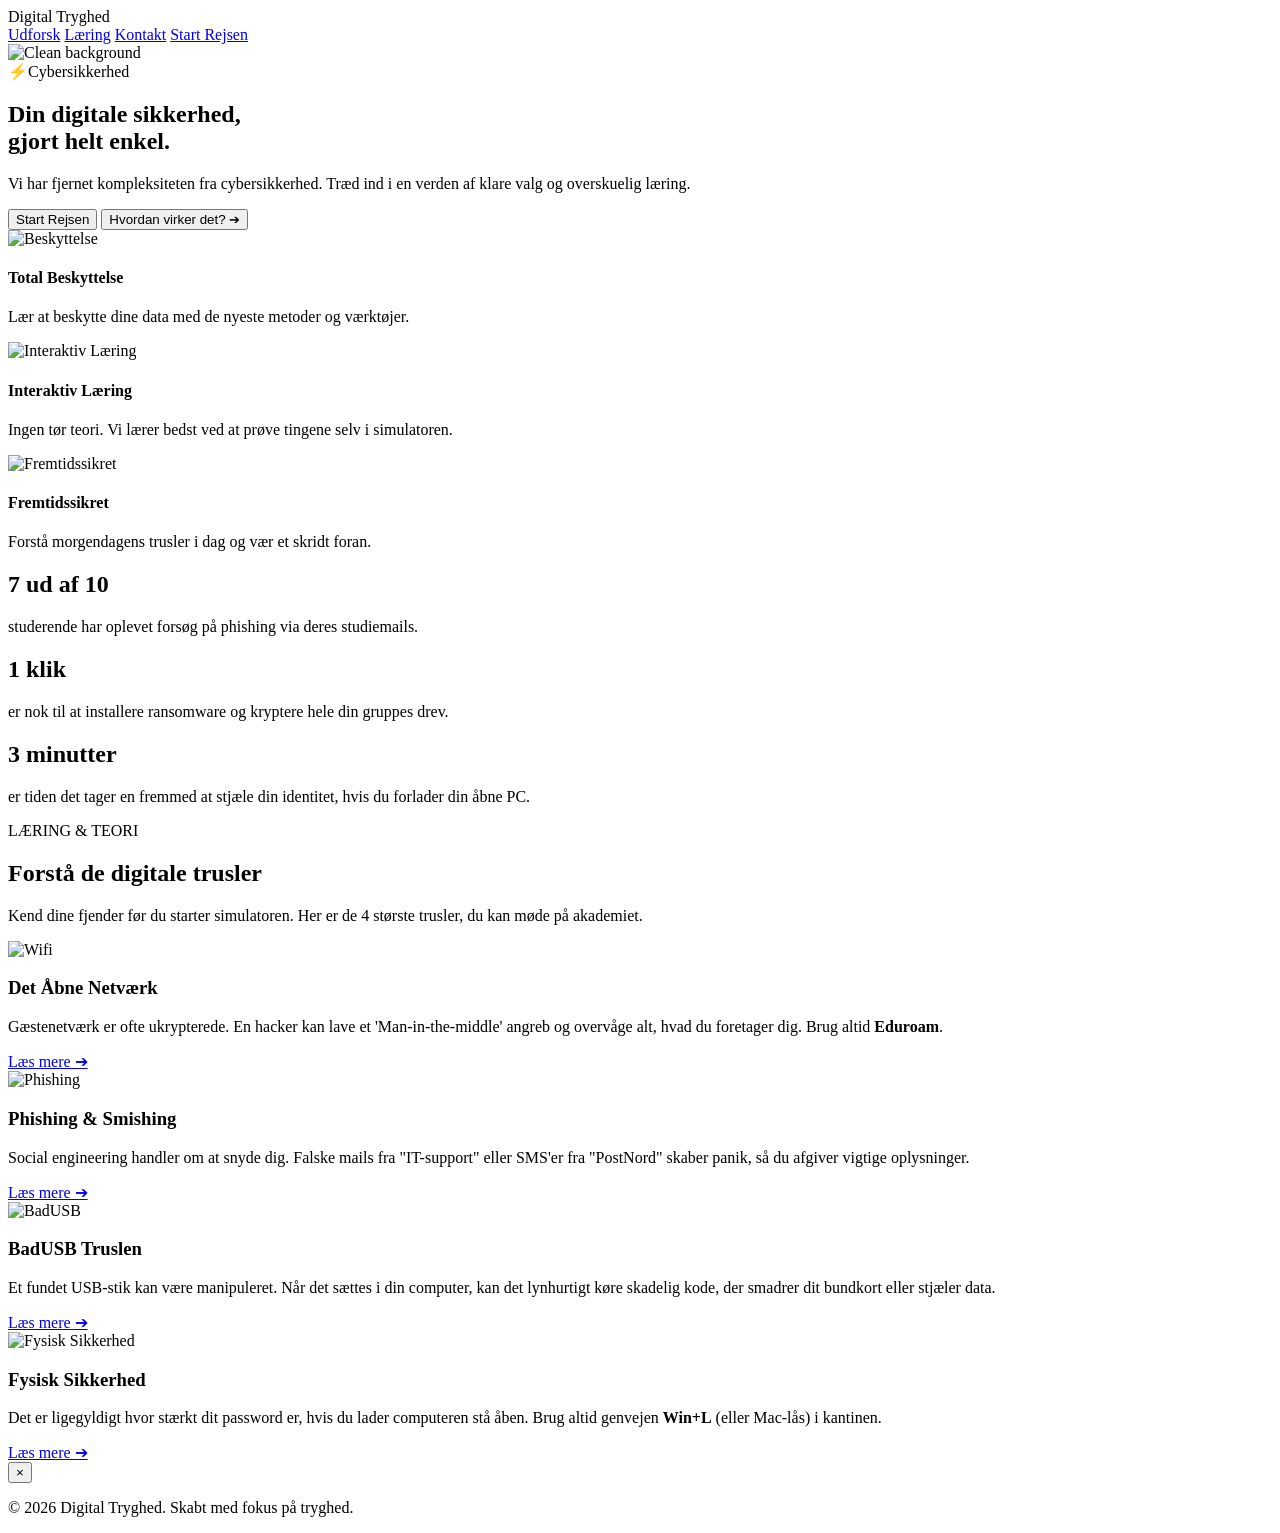
==== index.html @ dd698433 "forside" ====
<!DOCTYPE html>
<html lang="da">

<head>
    <meta charset="UTF-8">
    <meta name="viewport" content="width=device-width, initial-scale=1.0">
    <title>Digital Tryghed | Den sikre vej</title>

    <!-- Fonts -->
    <link rel="preconnect" href="https://fonts.googleapis.com">
    <link rel="preconnect" href="https://fonts.gstatic.com" crossorigin>
    <link href="https://fonts.googleapis.com/css2?family=Inter:wght@300;400;600;800&display=swap" rel="stylesheet">

    <link rel="stylesheet" href="style.css">
    <script src="script.js" defer></script>
</head>

<body>
    <nav class="v3-nav">
        <div class="logo">
            <div class="logo-dot"></div>
            <span>Digital Tryghed</span>
        </div>
        <div class="nav-links">
            <a href="index.html#udforsk">Udforsk</a>
            <a href="learning.html">Læring</a>
            <a href="contact.html">Kontakt</a>
            <a href="#" class="nav-cta">Start Rejsen</a>
        </div>
    </nav>

    <main>
        <section class="hero-v3">
            <div class="hero-bg-container">
                <img src="assets/hero-bg.jpg" alt="Clean background">
            </div>

            <div class="hero-card">
                <div class="tag">⚡Cybersikkerhed</div>
                <h1>Din digitale sikkerhed, <br><span>gjort helt enkel.</span></h1>
                <p>Vi har fjernet kompleksiteten fra cybersikkerhed. Træd ind i en verden af klare valg og overskuelig
                    læring.</p>
                <div class="cta-group">
                    <button class="btn-main">Start Rejsen</button>
                    <button class="btn-link">Hvordan virker det? ➔</button>
                </div>
            </div>
        </section>

        <section class="info-sections container">
            <div class="info-card">
                <div class="card-icon blue"><img src="assets/shield.png" alt="Beskyttelse"></div>
                <h4>Total Beskyttelse</h4>
                <p>Lær at beskytte dine data med de nyeste metoder og værktøjer.</p>
            </div>
            <div class="info-card">
                <div class="card-icon teal"><img src="assets/graduation_cap_transparent.png" alt="Interaktiv Læring">
                </div>
                <h4>Interaktiv Læring</h4>
                <p>Ingen tør teori. Vi lærer bedst ved at prøve tingene selv i simulatoren.</p>
            </div>
            <div class="info-card">
                <div class="card-icon purple"><img src="assets/raket_transparent.png" alt="Fremtidssikret"></div>
                <h4>Fremtidssikret</h4>
                <p>Forstå morgendagens trusler i dag og vær et skridt foran.</p>
            </div>
        </section>

        <!-- UDFORSK SEKTION -->
        <section id="udforsk" class="stats-section">
            <div class="container">
                <div class="stats-grid">
                    <div class="stat-box">
                        <h2>7 ud af 10</h2>
                        <p>studerende har oplevet forsøg på phishing via deres studiemails.</p>
                    </div>
                    <div class="stat-box">
                        <h2>1 klik</h2>
                        <p>er nok til at installere ransomware og kryptere hele din gruppes drev.</p>
                    </div>
                    <div class="stat-box">
                        <h2>3 minutter</h2>
                        <p>er tiden det tager en fremmed at stjæle din identitet, hvis du forlader din åbne PC.</p>
                    </div>
                </div>
            </div>
        </section>

        <!-- LÆRING SEKTION -->
        <section id="features" class="learning-section">
            <div class="container">
                <div class="section-header">
                    <div class="tag">LÆRING & TEORI</div>
                    <h2>Forstå de digitale trusler</h2>
                    <p>Kend dine fjender før du starter simulatoren. Her er de 4 største trusler, du kan møde på
                        akademiet.</p>
                </div>
                <div class="features-grid">
                    <div class="feature-card">
                        <div class="feature-icon"><img src="assets/wifi_transparent.png" alt="Wifi"></div>
                        <h3>Det Åbne Netværk</h3>
                        <p>Gæstenetværk er ofte ukrypterede. En hacker kan lave et 'Man-in-the-middle' angreb og
                            overvåge alt, hvad du foretager dig. Brug altid <strong>Eduroam</strong>.</p>
                        <a href="learning.html#wifi" class="read-more">Læs mere ➔</a>
                    </div>
                    <div class="feature-card">
                        <div class="feature-icon"><img src="assets/phishing2_transparent.png" alt="Phishing"></div>
                        <h3>Phishing & Smishing</h3>
                        <p>Social engineering handler om at snyde dig. Falske mails fra "IT-support" eller SMS'er fra
                            "PostNord" skaber panik, så du afgiver vigtige oplysninger.</p>
                        <a href="learning.html#phishing" class="read-more">Læs mere ➔</a>
                    </div>
                    <div class="feature-card">
                        <div class="feature-icon"><img src="assets/usb_transparent.png" alt="BadUSB"></div>
                        <h3>BadUSB Truslen</h3>
                        <p>Et fundet USB-stik kan være manipuleret. Når det sættes i din computer, kan det lynhurtigt
                            køre skadelig kode, der smadrer dit bundkort eller stjæler data.</p>
                        <a href="learning.html#badusb" class="read-more">Læs mere ➔</a>
                    </div>
                    <div class="feature-card">
                        <div class="feature-icon"><img src="assets/lock_transparent.png" alt="Fysisk Sikkerhed"></div>
                        <h3>Fysisk Sikkerhed</h3>
                        <p>Det er ligegyldigt hvor stærkt dit password er, hvis du lader computeren stå åben. Brug altid
                            genvejen <strong>Win+L</strong> (eller Mac-lås) i kantinen.</p>
                        <a href="learning.html#physical" class="read-more">Læs mere ➔</a>
                    </div>
                </div>
            </div>
        </section>

        <div id="game-overlay" class="game-overlay hidden">
            <div class="game-window">
                <button id="close-game" class="close-btn">&times;</button>
                <div id="game-content" class="game-content">
                    <div id="scene-image" class="scene-image"></div>
                    <div id="scene-text" class="scene-text"></div>
                    <div id="choices-container" class="choices-container"></div>
                </div>
            </div>
        </div>
    </main>

    <footer class="v3-footer">
        <div class="container">
            <p>&copy; 2026 Digital Tryghed. Skabt med fokus på tryghed.</p>
        </div>
    </footer>

</body>

</html>
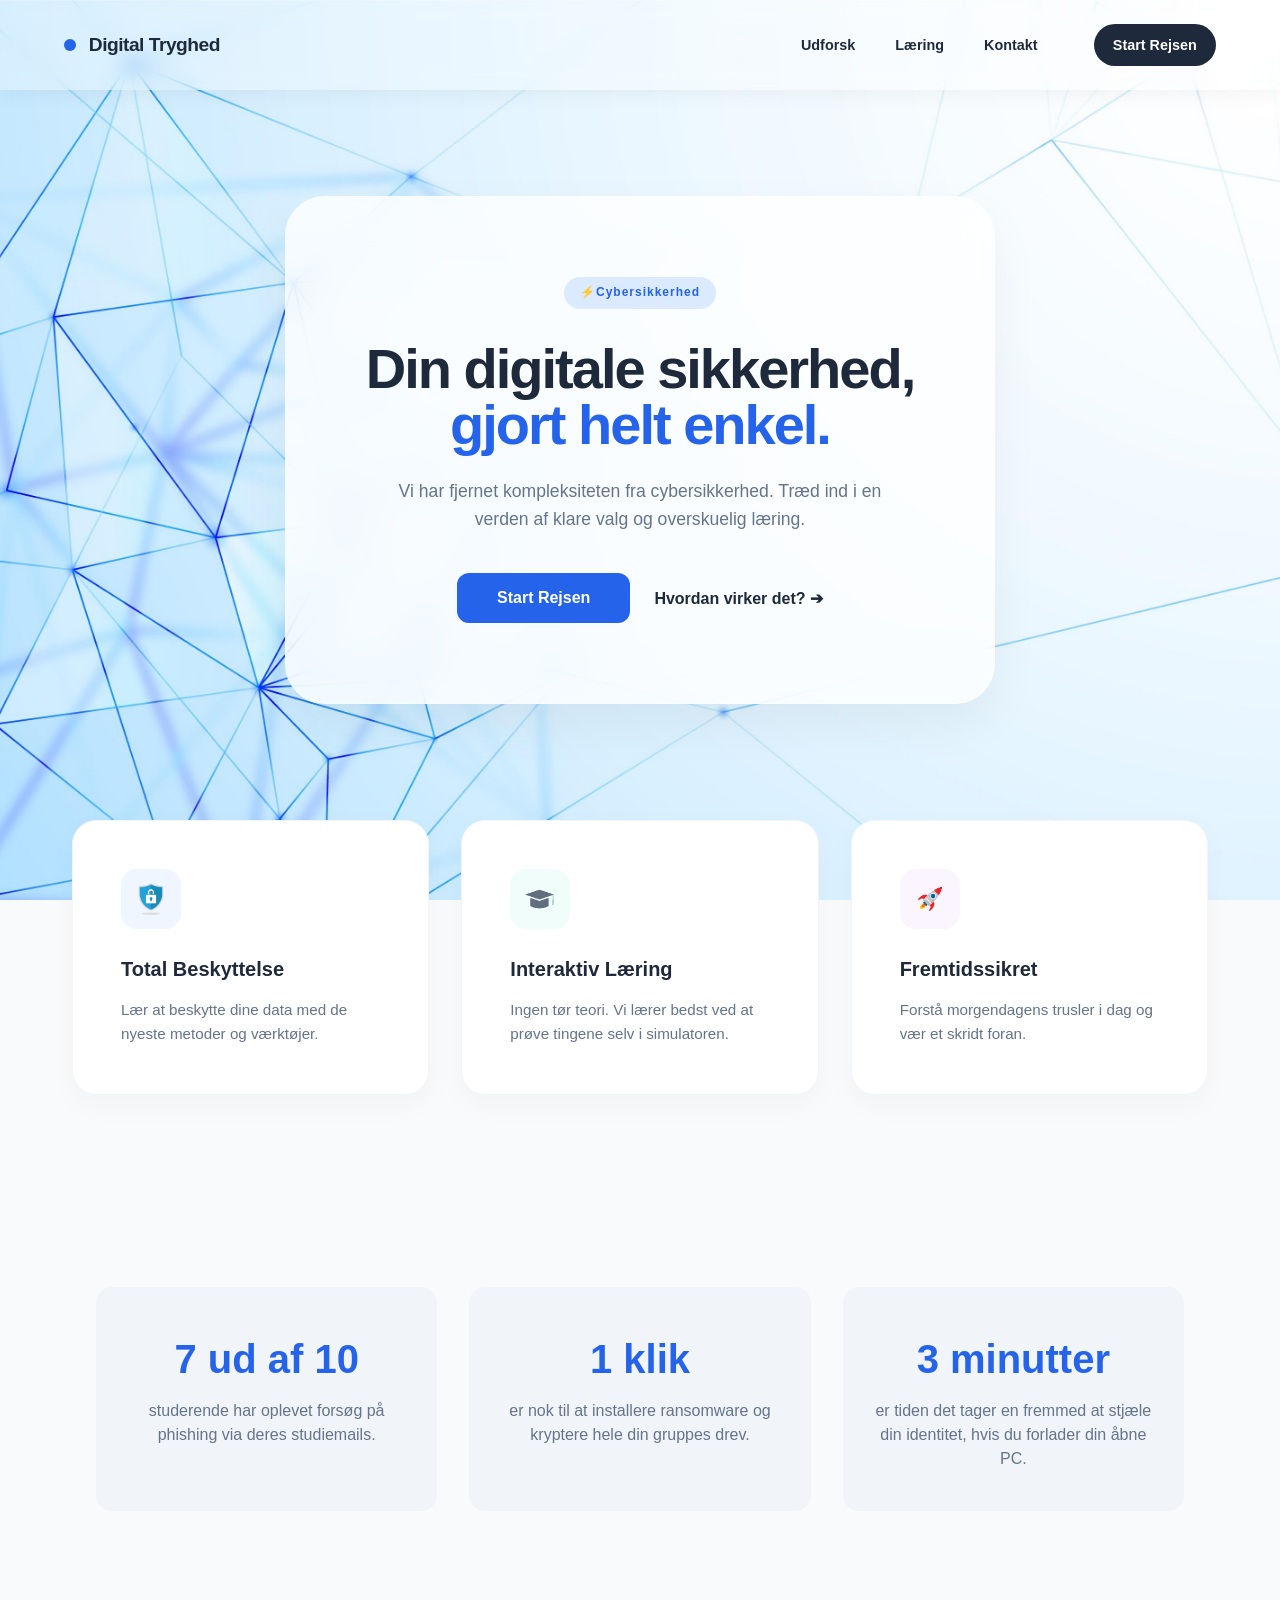
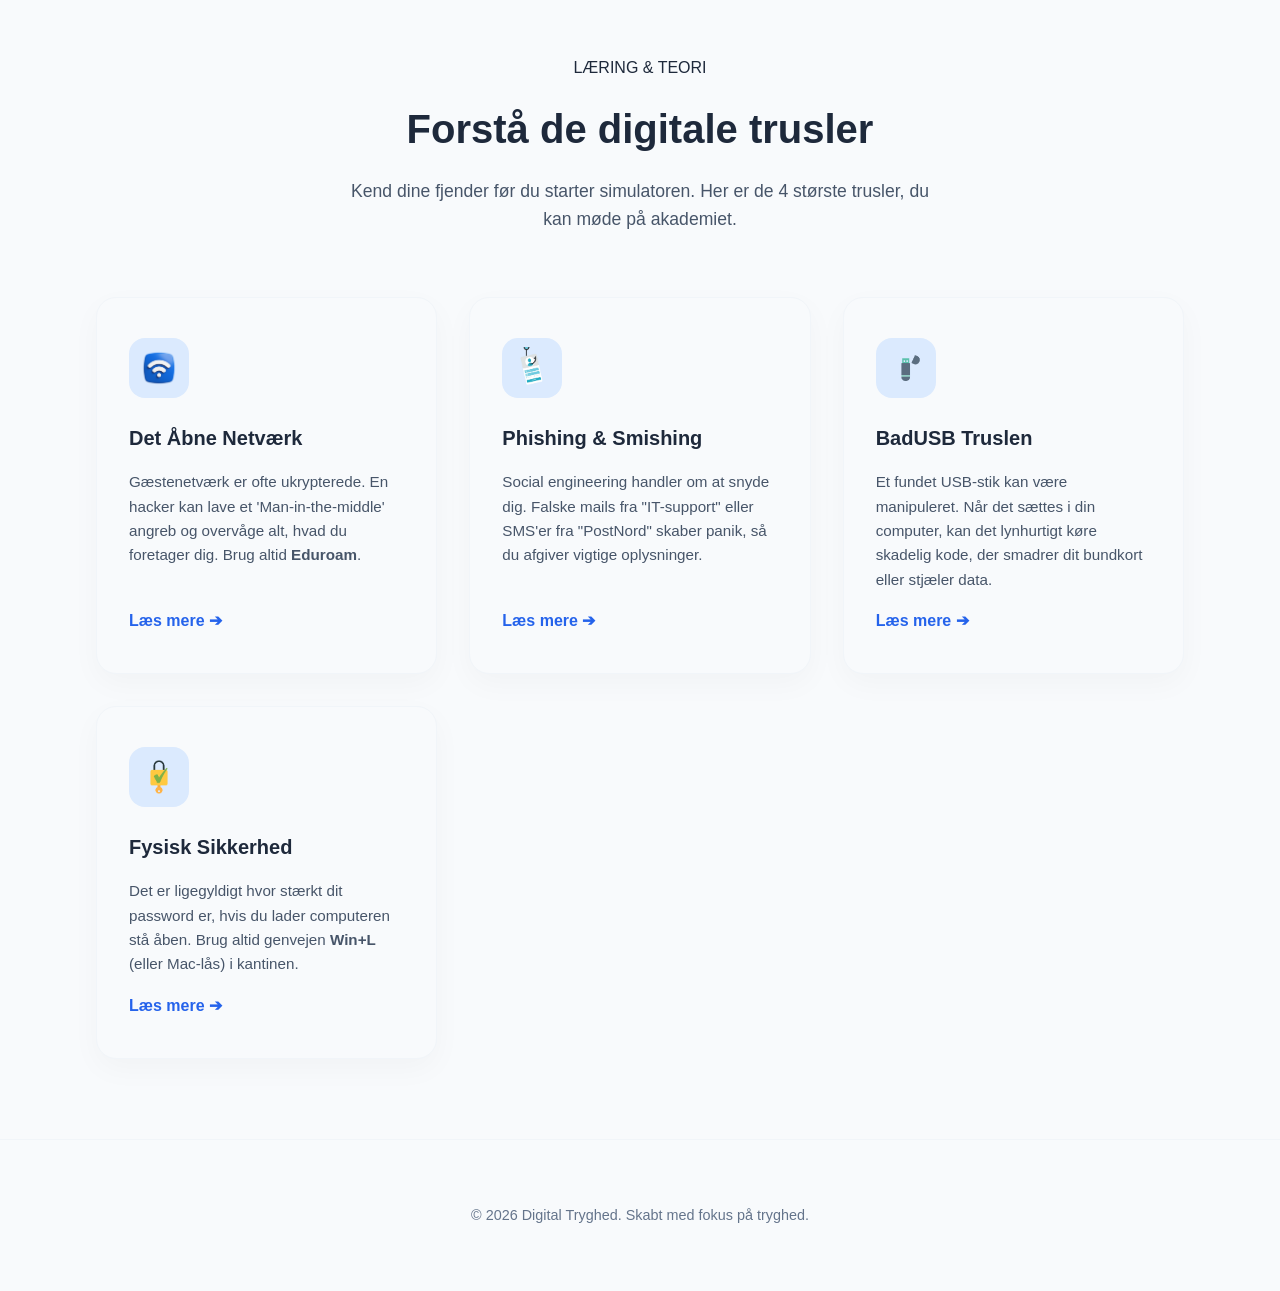
==== commit 1c5a49c6: "letsgoo" ====
--- a/index.html
+++ b/index.html
@@ -11,8 +11,8 @@
     <link rel="preconnect" href="https://fonts.gstatic.com" crossorigin>
     <link href="https://fonts.googleapis.com/css2?family=Inter:wght@300;400;600;800&display=swap" rel="stylesheet">
 
-    <link rel="stylesheet" href="style.css">
-    <script src="script.js" defer></script>
+    <link rel="stylesheet" href="css/style.css">
+    <script src="js/script.js" defer></script>
 </head>
 
 <body>
@@ -32,7 +32,7 @@
     <main>
         <section class="hero-v3">
             <div class="hero-bg-container">
-                <img src="assets/hero-bg.jpg" alt="Clean background">
+                <img src="images/hero-bg.jpg" alt="Clean background">
             </div>
 
             <div class="hero-card">
@@ -49,18 +49,18 @@
 
         <section class="info-sections container">
             <div class="info-card">
-                <div class="card-icon blue"><img src="assets/shield.png" alt="Beskyttelse"></div>
+                <div class="card-icon blue"><img src="images/shield.png" alt="Beskyttelse"></div>
                 <h4>Total Beskyttelse</h4>
                 <p>Lær at beskytte dine data med de nyeste metoder og værktøjer.</p>
             </div>
             <div class="info-card">
-                <div class="card-icon teal"><img src="assets/graduation_cap_transparent.png" alt="Interaktiv Læring">
+                <div class="card-icon teal"><img src="images/graduation_cap_transparent.png" alt="Interaktiv Læring">
                 </div>
                 <h4>Interaktiv Læring</h4>
                 <p>Ingen tør teori. Vi lærer bedst ved at prøve tingene selv i simulatoren.</p>
             </div>
             <div class="info-card">
-                <div class="card-icon purple"><img src="assets/raket_transparent.png" alt="Fremtidssikret"></div>
+                <div class="card-icon purple"><img src="images/raket_transparent.png" alt="Fremtidssikret"></div>
                 <h4>Fremtidssikret</h4>
                 <p>Forstå morgendagens trusler i dag og vær et skridt foran.</p>
             </div>
@@ -97,28 +97,28 @@
                 </div>
                 <div class="features-grid">
                     <div class="feature-card">
-                        <div class="feature-icon"><img src="assets/wifi_transparent.png" alt="Wifi"></div>
+                        <div class="feature-icon"><img src="images/wifi_transparent.png" alt="Wifi"></div>
                         <h3>Det Åbne Netværk</h3>
                         <p>Gæstenetværk er ofte ukrypterede. En hacker kan lave et 'Man-in-the-middle' angreb og
                             overvåge alt, hvad du foretager dig. Brug altid <strong>Eduroam</strong>.</p>
                         <a href="learning.html#wifi" class="read-more">Læs mere ➔</a>
                     </div>
                     <div class="feature-card">
-                        <div class="feature-icon"><img src="assets/phishing2_transparent.png" alt="Phishing"></div>
+                        <div class="feature-icon"><img src="images/phishing2_transparent.png" alt="Phishing"></div>
                         <h3>Phishing & Smishing</h3>
                         <p>Social engineering handler om at snyde dig. Falske mails fra "IT-support" eller SMS'er fra
                             "PostNord" skaber panik, så du afgiver vigtige oplysninger.</p>
                         <a href="learning.html#phishing" class="read-more">Læs mere ➔</a>
                     </div>
                     <div class="feature-card">
-                        <div class="feature-icon"><img src="assets/usb_transparent.png" alt="BadUSB"></div>
+                        <div class="feature-icon"><img src="images/usb_transparent.png" alt="BadUSB"></div>
                         <h3>BadUSB Truslen</h3>
                         <p>Et fundet USB-stik kan være manipuleret. Når det sættes i din computer, kan det lynhurtigt
                             køre skadelig kode, der smadrer dit bundkort eller stjæler data.</p>
                         <a href="learning.html#badusb" class="read-more">Læs mere ➔</a>
                     </div>
                     <div class="feature-card">
-                        <div class="feature-icon"><img src="assets/lock_transparent.png" alt="Fysisk Sikkerhed"></div>
+                        <div class="feature-icon"><img src="images/lock_transparent.png" alt="Fysisk Sikkerhed"></div>
                         <h3>Fysisk Sikkerhed</h3>
                         <p>Det er ligegyldigt hvor stærkt dit password er, hvis du lader computeren stå åben. Brug altid
                             genvejen <strong>Win+L</strong> (eller Mac-lås) i kantinen.</p>
--- a/css/style.css
+++ b/css/style.css
@@ -0,0 +1,664 @@
+* {
+  margin: 0;
+  padding: 0;
+  box-sizing: border-box;
+}
+
+body {
+  background-color: #f8fafc;
+  color: #1e293b;
+  font-family: "Inter", sans-serif;
+  line-height: 1.6;
+  overflow-x: hidden;
+}
+
+.container {
+  max-width: 1200px;
+  margin: 0 auto;
+  padding: 0 2rem;
+}
+
+.v3-nav {
+  display: flex;
+  justify-content: space-between;
+  align-items: center;
+  padding: 1.5rem 5%;
+  position: fixed;
+  top: 0;
+  left: 0;
+  width: 100%;
+  z-index: 1000;
+  background: rgba(255, 255, 255, 0.3);
+  backdrop-filter: blur(10px);
+  -webkit-backdrop-filter: blur(10px);
+  box-shadow: 0 4px 20px rgba(0, 0, 0, 0.05);
+}
+@media (max-width: 900px) {
+  .v3-nav {
+    padding: 1.5rem 5%;
+  }
+}
+.v3-nav .logo {
+  display: flex;
+  align-items: center;
+  gap: 0.8rem;
+  font-weight: 800;
+  font-size: 1.2rem;
+  letter-spacing: -0.5px;
+  text-decoration: none;
+  color: #1e293b;
+}
+.v3-nav .logo .logo-dot {
+  width: 12px;
+  height: 12px;
+  background-color: #2563eb;
+  border-radius: 50%;
+}
+.v3-nav .nav-links {
+  display: flex;
+  align-items: center;
+  gap: 2.5rem;
+}
+@media (max-width: 900px) {
+  .v3-nav .nav-links {
+    display: none;
+  }
+}
+.v3-nav .nav-links a {
+  text-decoration: none;
+  color: #1e293b;
+  font-weight: 600;
+  font-size: 0.9rem;
+  transition: 0.2s;
+}
+.v3-nav .nav-links a.active, .v3-nav .nav-links a:hover {
+  color: #2563eb;
+}
+.v3-nav .nav-links a.nav-cta {
+  background: #1e293b;
+  color: white !important;
+  padding: 0.6rem 1.2rem;
+  border-radius: 50px;
+  margin-left: 1rem;
+}
+.v3-nav .nav-links a.nav-cta:hover {
+  background: #2563eb;
+}
+
+.v3-footer {
+  padding: 4rem 0;
+  border-top: 1px solid #f1f5f9;
+  text-align: center;
+  color: #64748b;
+  font-size: 0.9rem;
+}
+
+.btn-main {
+  background-color: #2563eb;
+  color: white;
+  border: none;
+  padding: 1rem 2.5rem;
+  border-radius: 12px;
+  font-weight: 700;
+  font-size: 1rem;
+  cursor: pointer;
+  transition: 0.3s cubic-bezier(0.19, 1, 0.22, 1);
+}
+.btn-main:hover {
+  transform: scale(1.05);
+  box-shadow: 0 10px 20px rgba(37, 99, 235, 0.2);
+}
+.btn-main.full-width {
+  width: 100%;
+  margin-top: 1rem;
+}
+
+.btn-link {
+  background: transparent;
+  border: none;
+  font-weight: 700;
+  color: #1e293b;
+  cursor: pointer;
+  font-size: 1rem;
+}
+.btn-link:hover {
+  color: #2563eb;
+}
+
+.info-sections {
+  display: grid;
+  grid-template-columns: repeat(3, 1fr);
+  gap: 2rem;
+  margin-top: -5rem;
+  position: relative;
+  z-index: 20;
+  margin-bottom: 8rem;
+}
+@media (max-width: 900px) {
+  .info-sections {
+    grid-template-columns: 1fr;
+    margin-top: 2rem;
+  }
+}
+.info-sections .info-card {
+  background: white;
+  padding: 3rem;
+  border-radius: 24px;
+  box-shadow: 0 10px 30px rgba(0, 0, 0, 0.03);
+  border: 1px solid #f1f5f9;
+  transition: 0.3s;
+}
+.info-sections .info-card:hover {
+  transform: translateY(-10px);
+}
+.info-sections .info-card .card-icon {
+  width: 60px;
+  height: 60px;
+  display: flex;
+  align-items: center;
+  justify-content: center;
+  font-size: 1.5rem;
+  border-radius: 16px;
+  margin-bottom: 1.5rem;
+}
+.info-sections .info-card .card-icon.blue {
+  background: #eff6ff;
+  color: #2563eb;
+}
+.info-sections .info-card .card-icon.teal {
+  background: #f0fdfa;
+  color: #0d9488;
+}
+.info-sections .info-card .card-icon.purple {
+  background: #faf5ff;
+  color: #9333ea;
+}
+.info-sections .info-card .card-icon img {
+  width: 42px;
+  height: 42px;
+  -o-object-fit: contain;
+     object-fit: contain;
+}
+.info-sections .info-card h4 {
+  font-size: 1.25rem;
+  margin-bottom: 0.8rem;
+  font-weight: 700;
+}
+.info-sections .info-card p {
+  color: #64748b;
+  font-size: 0.95rem;
+}
+
+.game-overlay {
+  position: fixed;
+  top: 0;
+  left: 0;
+  width: 100%;
+  height: 100%;
+  background: rgba(255, 255, 255, 0.8);
+  backdrop-filter: blur(15px);
+  z-index: 2000;
+  display: flex;
+  align-items: center;
+  justify-content: center;
+  padding: 1rem;
+  transition: opacity 0.4s ease;
+}
+.game-overlay.hidden {
+  opacity: 0;
+  pointer-events: none;
+}
+.game-overlay .game-window {
+  background: white;
+  border-radius: 30px;
+  padding: 3rem;
+  width: 95%;
+  max-width: 850px;
+  max-height: 90vh;
+  overflow-y: auto;
+  box-shadow: 0 40px 100px rgba(0, 0, 0, 0.1);
+  position: relative;
+  border: 1px solid #f1f5f9;
+}
+@media (max-width: 600px) {
+  .game-overlay .game-window {
+    padding: 2rem 1.5rem;
+  }
+}
+.game-overlay .game-window .close-btn {
+  position: absolute;
+  top: 1.2rem;
+  right: 1.2rem;
+  background: #f1f5f9;
+  border: none;
+  width: 40px;
+  height: 40px;
+  border-radius: 50%;
+  display: flex;
+  align-items: center;
+  justify-content: center;
+  font-size: 1.3rem;
+  cursor: pointer;
+  transition: 0.2s;
+  z-index: 10;
+}
+.game-overlay .game-window .close-btn:hover {
+  background: #e2e8f0;
+}
+.game-overlay .game-window .game-content {
+  display: flex;
+  flex-direction: column;
+  gap: 2rem;
+}
+.game-overlay .game-window .scene-image {
+  width: 100%;
+  margin: 1.5rem 0 2rem;
+  display: flex;
+  justify-content: center;
+  align-items: center;
+}
+@media (max-width: 600px) {
+  .game-overlay .game-window .scene-image {
+    margin: 0 0 1.5rem;
+  }
+}
+.game-overlay .game-window .scene-image img {
+  max-width: 100%;
+  height: auto;
+  max-height: 400px;
+  -o-object-fit: contain;
+     object-fit: contain;
+  border-radius: 20px;
+  box-shadow: 0 15px 35px rgba(0, 0, 0, 0.1);
+  display: block;
+}
+.game-overlay .game-window .scene-text {
+  text-align: center;
+}
+.game-overlay .game-window .scene-text h1 {
+  font-size: 1.8rem;
+  font-weight: 800;
+  margin-bottom: 1rem;
+  color: #1e293b;
+}
+.game-overlay .game-window .scene-text div {
+  font-size: 1.1rem;
+  color: #64748b;
+  line-height: 1.6;
+  margin-bottom: 2rem;
+}
+.game-overlay .game-window .choices-container {
+  display: flex;
+  flex-direction: column;
+  gap: 1rem;
+}
+.game-overlay .game-window .choices-container .btn-choice {
+  background: #f8fafc;
+  border: 2px solid #e2e8f0;
+  padding: 1.2rem 1.5rem;
+  border-radius: 18px;
+  cursor: pointer;
+  text-align: left;
+  font-family: inherit;
+  font-size: 1rem;
+  font-weight: 600;
+  transition: all 0.25s cubic-bezier(0.4, 0, 0.2, 1);
+  color: #1e293b;
+  line-height: 1.4;
+}
+.game-overlay .game-window .choices-container .btn-choice:hover {
+  background: white;
+  border-color: #2563eb;
+  color: #2563eb;
+  box-shadow: 0 10px 25px rgba(37, 99, 235, 0.1);
+  transform: translateX(5px);
+}
+
+.pure-form {
+  display: flex;
+  flex-direction: column;
+  gap: 1.5rem;
+}
+.pure-form label {
+  font-size: 0.9rem;
+  font-weight: 600;
+  color: #1e293b;
+  margin-bottom: 0.5rem;
+  display: block;
+}
+.pure-form input, .pure-form select, .pure-form textarea {
+  width: 100%;
+  padding: 1rem;
+  border: 1px solid #e2e8f0;
+  border-radius: 12px;
+  font-family: "Inter", sans-serif;
+  font-size: 1rem;
+  color: #1e293b;
+  background-color: #f8fafc;
+  transition: all 0.3s ease;
+  box-sizing: border-box;
+}
+.pure-form input:focus, .pure-form select:focus, .pure-form textarea:focus {
+  outline: none;
+  border-color: #2563eb;
+  box-shadow: 0 0 0 3px #dbeafe;
+  background-color: #f8fafc;
+}
+
+.form-group-row {
+  display: flex;
+  gap: 1.5rem;
+}
+.form-group-row .form-group {
+  flex: 1;
+}
+@media (max-width: 600px) {
+  .form-group-row {
+    flex-direction: column;
+  }
+}
+
+.hero-v3 {
+  height: 100vh;
+  display: flex;
+  align-items: center;
+  justify-content: center;
+  position: relative;
+  padding: 0 2rem;
+}
+.hero-v3 .hero-bg-container {
+  position: absolute;
+  top: 0;
+  left: 0;
+  width: 100%;
+  height: 100%;
+  z-index: 1;
+}
+.hero-v3 .hero-bg-container img {
+  width: 100%;
+  height: 100%;
+  -o-object-fit: cover;
+     object-fit: cover;
+}
+.hero-v3 .hero-card {
+  position: relative;
+  z-index: 10;
+  background: rgba(255, 255, 255, 0.8);
+  backdrop-filter: blur(20px);
+  -webkit-backdrop-filter: blur(20px);
+  padding: 5rem;
+  border-radius: 40px;
+  box-shadow: 0 20px 50px rgba(0, 0, 0, 0.05);
+  max-width: 800px;
+  text-align: center;
+  border: 1px solid rgba(255, 255, 255, 0.4);
+}
+@media (max-width: 900px) {
+  .hero-v3 .hero-card {
+    padding: 3rem 1.5rem;
+    border-radius: 24px;
+  }
+}
+.hero-v3 .hero-card .tag {
+  background: #dbeafe;
+  color: #2563eb;
+  display: inline-block;
+  padding: 0.4rem 1rem;
+  border-radius: 50px;
+  font-size: 0.75rem;
+  font-weight: 800;
+  margin-bottom: 2rem;
+  letter-spacing: 1px;
+}
+.hero-v3 .hero-card h1 {
+  font-size: clamp(2rem, 5vw, 3.5rem);
+  font-weight: 800;
+  letter-spacing: -2px;
+  line-height: 1;
+  margin-bottom: 1.5rem;
+}
+.hero-v3 .hero-card h1 span {
+  color: #2563eb;
+}
+@media (max-width: 900px) {
+  .hero-v3 .hero-card h1 {
+    font-size: 2.5rem;
+  }
+}
+.hero-v3 .hero-card p {
+  color: #64748b;
+  font-size: 1.1rem;
+  max-width: 500px;
+  margin: 0 auto 2.5rem;
+}
+.hero-v3 .hero-card .cta-group {
+  display: flex;
+  justify-content: center;
+  gap: 1.5rem;
+}
+@media (max-width: 600px) {
+  .hero-v3 .hero-card .cta-group {
+    flex-direction: column;
+  }
+}
+
+.contact-main {
+  padding-top: 150px;
+  padding-bottom: 50px;
+  min-height: calc(100vh - 80px);
+  background-color: #f1f5f9;
+}
+
+.contact-card {
+  background: rgba(255, 255, 255, 0.9);
+  backdrop-filter: blur(20px);
+  -webkit-backdrop-filter: blur(20px);
+  padding: 3rem;
+  border-radius: 24px;
+  border: 1px solid rgba(255, 255, 255, 0.5);
+  box-shadow: 0 20px 40px rgba(0, 0, 0, 0.05);
+  max-width: 800px;
+  margin: 0 auto;
+}
+.contact-card h1 {
+  font-size: 2.5rem;
+  margin-top: 1rem;
+  margin-bottom: 1rem;
+  color: #1e293b;
+}
+.contact-card h1 span {
+  color: #2563eb;
+}
+.contact-card p {
+  color: #475569;
+  margin-bottom: 2rem;
+  font-size: 1.1rem;
+}
+
+.stats-section {
+  padding: 4rem 5%;
+  background-color: #f8fafc;
+}
+
+.stats-grid {
+  display: grid;
+  grid-template-columns: repeat(auto-fit, minmax(250px, 1fr));
+  gap: 2rem;
+  max-width: 1200px;
+  margin: 0 auto;
+}
+.stats-grid .stat-box {
+  text-align: center;
+  padding: 2.5rem 2rem;
+  background-color: #f1f5f9;
+  border-radius: 16px;
+  transition: all 0.3s ease;
+}
+.stats-grid .stat-box:hover {
+  transform: translateY(-5px);
+  box-shadow: 0 10px 25px rgba(0, 0, 0, 0.05);
+}
+.stats-grid .stat-box h2 {
+  font-size: 2.5rem;
+  color: #2563eb;
+  margin-bottom: 0.5rem;
+}
+.stats-grid .stat-box p {
+  color: #64748b;
+  font-size: 1rem;
+  line-height: 1.5;
+}
+
+.learning-section {
+  padding: 5rem 5%;
+  background-color: #f8fafc;
+}
+
+.section-header {
+  text-align: center;
+  margin-bottom: 4rem;
+}
+.section-header h2 {
+  font-size: 2.5rem;
+  color: #1e293b;
+  margin-top: 1rem;
+  margin-bottom: 1rem;
+}
+.section-header p {
+  color: #475569;
+  font-size: 1.1rem;
+  max-width: 600px;
+  margin: 0 auto;
+}
+
+.features-grid {
+  display: grid;
+  grid-template-columns: repeat(auto-fit, minmax(250px, 1fr));
+  gap: 2rem;
+  max-width: 1200px;
+  margin: 0 auto;
+  align-items: stretch;
+}
+.features-grid .feature-card {
+  background: #f8fafc;
+  padding: 2.5rem 2rem;
+  border-radius: 20px;
+  box-shadow: 0 10px 30px rgba(0, 0, 0, 0.03);
+  border: 1px solid #f1f5f9;
+  transition: all 0.3s ease;
+  display: flex;
+  flex-direction: column;
+}
+.features-grid .feature-card:hover {
+  transform: translateY(-10px);
+  box-shadow: 0 20px 40px rgba(0, 0, 0, 0.08);
+  border-color: #dbeafe;
+}
+.features-grid .feature-card .feature-icon {
+  width: 60px;
+  height: 60px;
+  display: flex;
+  align-items: center;
+  justify-content: center;
+  font-size: 2rem;
+  margin-bottom: 1.5rem;
+  background: #dbeafe;
+  border-radius: 16px;
+}
+.features-grid .feature-card .feature-icon img {
+  width: 42px;
+  height: 42px;
+  -o-object-fit: contain;
+     object-fit: contain;
+}
+.features-grid .feature-card h3 {
+  font-size: 1.25rem;
+  color: #1e293b;
+  margin-bottom: 1rem;
+}
+.features-grid .feature-card p {
+  color: #475569;
+  line-height: 1.6;
+  font-size: 0.95rem;
+}
+.features-grid .feature-card .read-more {
+  margin-top: auto;
+  padding-top: 1rem;
+}
+
+.learning-header {
+  padding: 150px 5% 50px;
+  background: #f8fafc;
+}
+.learning-header h1 {
+  font-size: 3rem;
+  color: #1e293b;
+  margin: 1rem 0;
+}
+.learning-header h1 span {
+  color: #2563eb;
+}
+.learning-header p {
+  color: #64748b;
+  font-size: 1.2rem;
+}
+
+.learning-content {
+  padding-bottom: 5rem;
+}
+
+.learning-article {
+  background: #f8fafc;
+  border-radius: 24px;
+  padding: 3rem;
+  margin-bottom: 2rem;
+  box-shadow: 0 10px 30px rgba(0, 0, 0, 0.03);
+  border: 1px solid #f1f5f9;
+}
+.learning-article .article-icon {
+  width: 60px;
+  height: 60px;
+  display: flex;
+  align-items: center;
+  justify-content: center;
+  font-size: 2rem;
+  background: #dbeafe;
+  border-radius: 16px;
+  margin-bottom: 1.5rem;
+}
+.learning-article .article-icon img {
+  width: 42px;
+  height: 42px;
+  -o-object-fit: contain;
+     object-fit: contain;
+}
+.learning-article h2 {
+  font-size: 2rem;
+  color: #1e293b;
+  margin-bottom: 1.5rem;
+}
+.learning-article .article-body p {
+  color: #475569;
+  font-size: 1.1rem;
+  line-height: 1.8;
+  margin-bottom: 1.5rem;
+}
+.learning-article .tip-box {
+  background: #f1f5f9;
+  padding: 1.5rem;
+  border-left: 4px solid #2563eb;
+  border-radius: 0 12px 12px 0;
+  color: #1e293b;
+  font-size: 1.05rem;
+}
+
+.read-more {
+  display: inline-block;
+  margin-top: 1rem;
+  color: #2563eb;
+  font-weight: 600;
+  text-decoration: none;
+}
+.read-more:hover {
+  text-decoration: underline;
+}/*# sourceMappingURL=style.css.map */
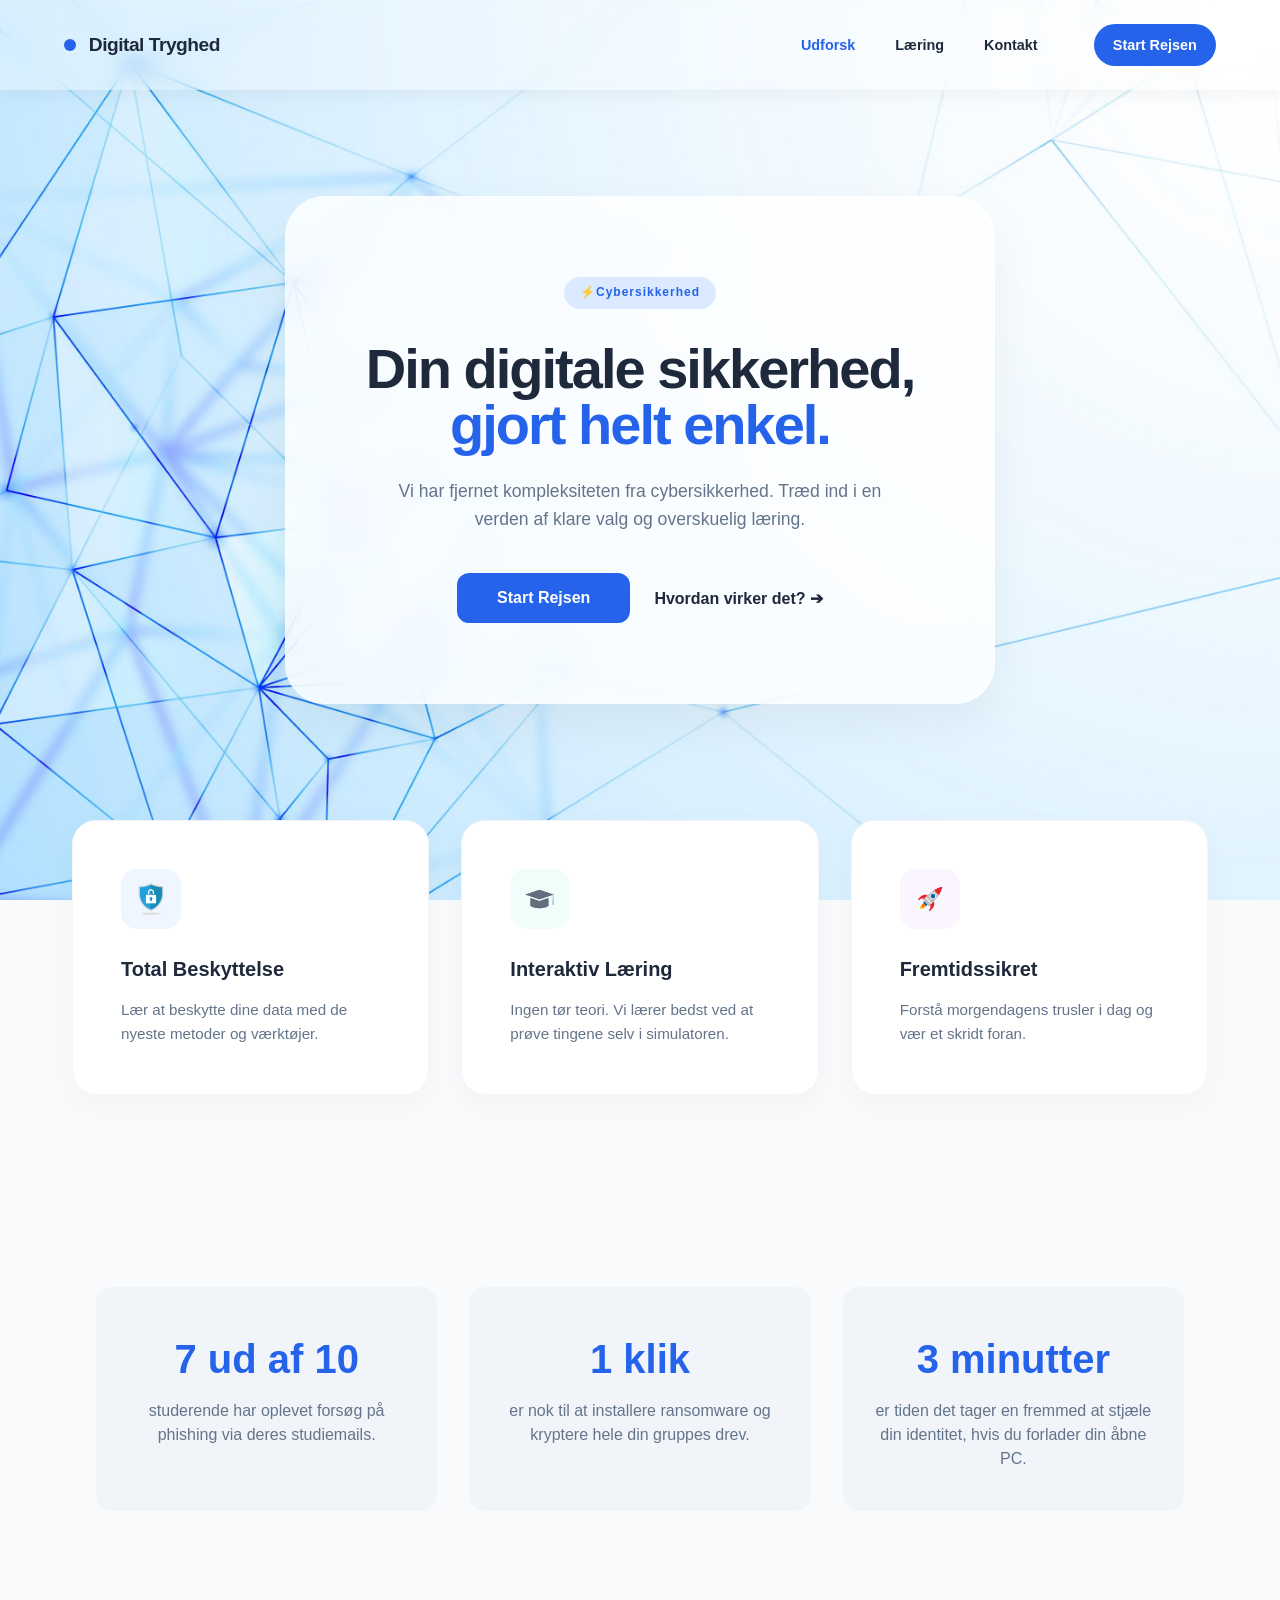
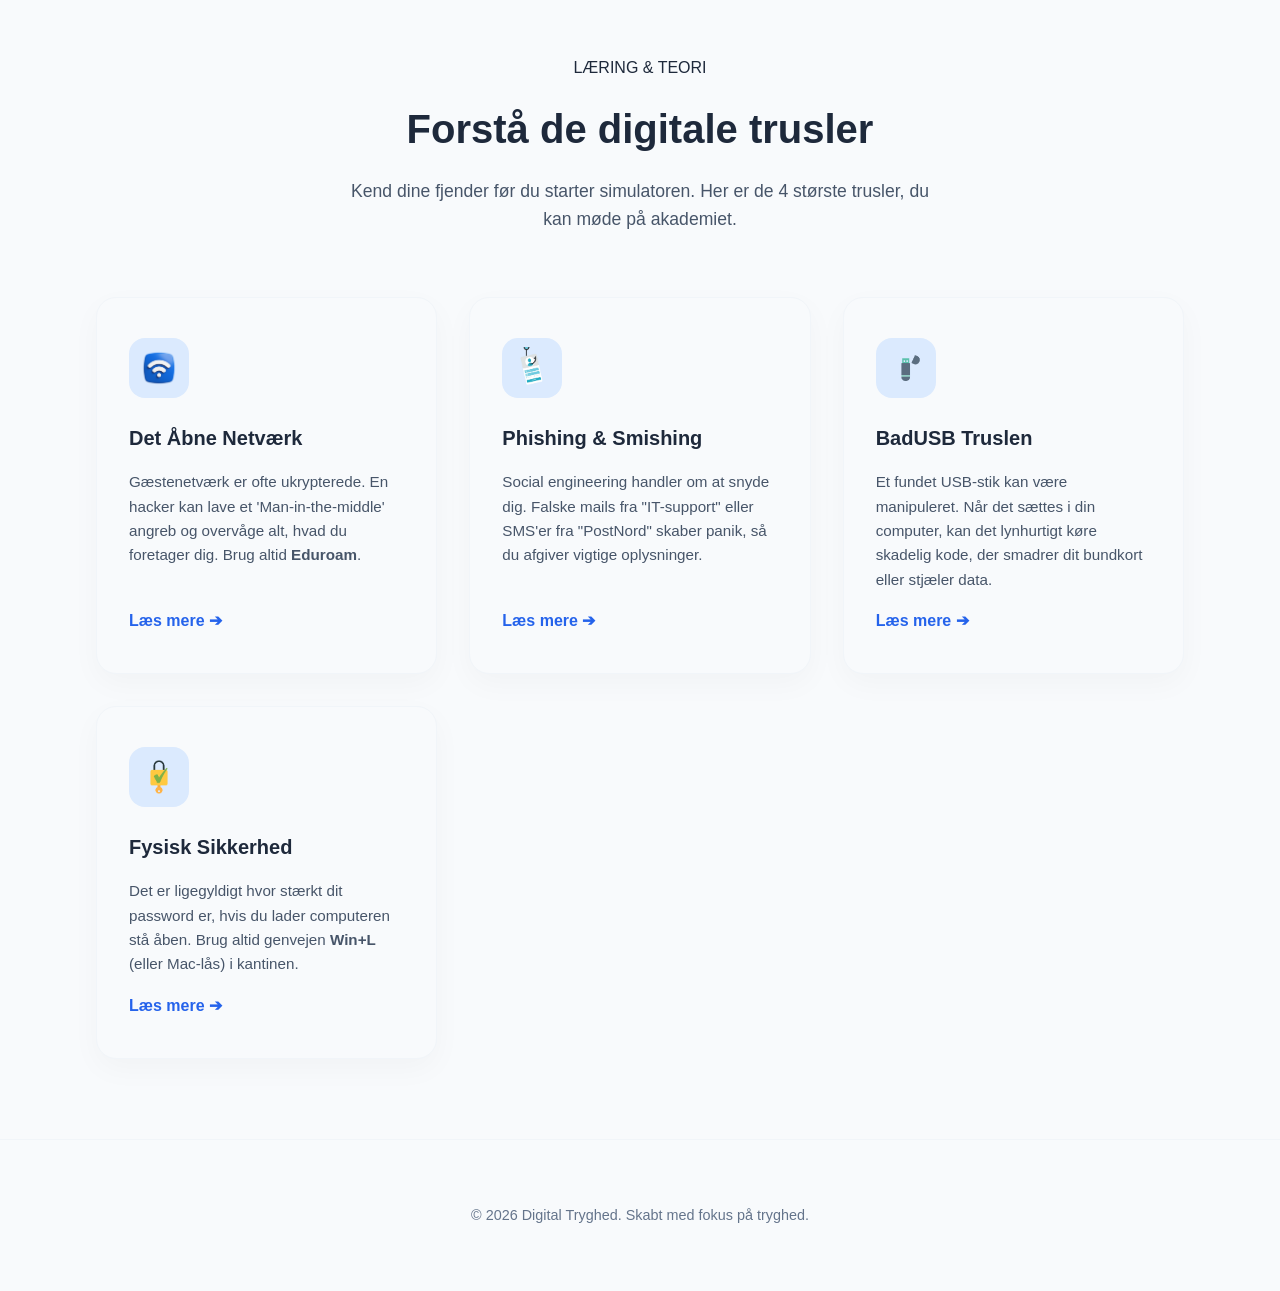
==== commit 06cfb737: "hopefullyfinalpush" ====
--- a/index.html
+++ b/index.html
@@ -22,11 +22,16 @@
             <span>Digital Tryghed</span>
         </div>
         <div class="nav-links">
-            <a href="index.html#udforsk">Udforsk</a>
+            <a href="index.html" class="active">Udforsk</a>
             <a href="learning.html">Læring</a>
             <a href="contact.html">Kontakt</a>
-            <a href="#" class="nav-cta">Start Rejsen</a>
+            <a href="index.html?start=true" class="nav-cta">Start Rejsen</a>
         </div>
+        <button class="menu-toggle" id="menu-toggle">
+            <span></span>
+            <span></span>
+            <span></span>
+        </button>
     </nav>
 
     <main>
@@ -138,6 +143,24 @@
                 </div>
             </div>
         </div>
+
+             <div id="guide-modal" class="game-overlay hidden">
+            <div class="game-window" style="max-width: 600px;">
+                <button id="close-guide" class="close-btn">&times;</button>
+                <div class="game-content">
+                    <div class="scene-text">
+                        <div class="tag" style="margin-bottom: 1rem;">GUIDE</div>
+                        <h1>Hvordan virker det?</h1>
+                        <div style="text-align: left; margin-top: 2rem;">
+                            <p style="margin-bottom: 1.2rem; color: #1e293b;"><strong>1. Tag et valg:</strong> I simulatoren bliver du stillet over for realistiske hverdagssituationer. Dine valg afgør din skæbne.</p>
+                            <p style="margin-bottom: 1.2rem; color: #1e293b;"><strong>2. Lær af fejlene:</strong> Hvis du bliver hacket, forklarer vi præcis hvad der gik galt, så du bliver klogere.</p>
+                            <p style="margin-bottom: 1.2rem; color: #1e293b;"><strong>3. Bliv ekspert:</strong> Brug 'Læring' sektionen for at dykke ned i teorien bag de emner du møder i spillet.</p>
+                        </div>
+                        <button id="start-from-guide" class="btn-main full-width" style="margin-top: 1rem;">Start Rejsen Nu</button>
+                    </div>
+                </div>
+            </div>
+        </div>
     </main>
 
     <footer class="v3-footer">
--- a/css/style.css
+++ b/css/style.css
@@ -16,6 +16,11 @@
   max-width: 1200px;
   margin: 0 auto;
   padding: 0 2rem;
+}
+@media (max-width: 600px) {
+  .container {
+    padding: 0 1rem;
+  }
 }
 
 .v3-nav {
@@ -61,7 +66,23 @@
 }
 @media (max-width: 900px) {
   .v3-nav .nav-links {
-    display: none;
+    position: fixed;
+    top: 0;
+    right: -100%;
+    width: 80%;
+    height: 100vh;
+    background: white;
+    flex-direction: column;
+    justify-content: center;
+    gap: 2rem;
+    transition: 0.4s cubic-bezier(0.4, 0, 0.2, 1);
+    box-shadow: -10px 0 30px rgba(0, 0, 0, 0.05);
+    z-index: 999;
+    padding: 2rem;
+    display: flex;
+  }
+  .v3-nav .nav-links.active {
+    right: 0;
   }
 }
 .v3-nav .nav-links a {
@@ -71,18 +92,64 @@
   font-size: 0.9rem;
   transition: 0.2s;
 }
+@media (max-width: 900px) {
+  .v3-nav .nav-links a {
+    font-size: 1.2rem;
+    width: 100%;
+    text-align: center;
+    padding: 1rem;
+  }
+}
 .v3-nav .nav-links a.active, .v3-nav .nav-links a:hover {
   color: #2563eb;
 }
 .v3-nav .nav-links a.nav-cta {
-  background: #1e293b;
+  background: #2563eb;
   color: white !important;
   padding: 0.6rem 1.2rem;
   border-radius: 50px;
   margin-left: 1rem;
 }
+@media (max-width: 900px) {
+  .v3-nav .nav-links a.nav-cta {
+    margin-left: 0;
+    margin-top: 1rem;
+  }
+}
 .v3-nav .nav-links a.nav-cta:hover {
-  background: #2563eb;
+  background: #1e293b;
+}
+.v3-nav .menu-toggle {
+  display: none;
+  flex-direction: column;
+  gap: 6px;
+  background: none;
+  border: none;
+  cursor: pointer;
+  z-index: 1001;
+  padding: 0.5rem;
+}
+@media (max-width: 900px) {
+  .v3-nav .menu-toggle {
+    display: flex;
+  }
+}
+.v3-nav .menu-toggle span {
+  display: block;
+  width: 28px;
+  height: 3px;
+  background-color: #1e293b;
+  border-radius: 3px;
+  transition: 0.3s;
+}
+.v3-nav .menu-toggle.active span:nth-child(1) {
+  transform: translateY(9px) rotate(45deg);
+}
+.v3-nav .menu-toggle.active span:nth-child(2) {
+  opacity: 0;
+}
+.v3-nav .menu-toggle.active span:nth-child(3) {
+  transform: translateY(-9px) rotate(-45deg);
 }
 
 .v3-footer {
@@ -265,7 +332,7 @@
 .game-overlay .game-window .scene-image img {
   max-width: 100%;
   height: auto;
-  max-height: 400px;
+  max-height: 550px;
   -o-object-fit: contain;
      object-fit: contain;
   border-radius: 20px;
@@ -590,17 +657,23 @@
   padding: 150px 5% 50px;
   background: #f8fafc;
 }
+@media (max-width: 900px) {
+  .learning-header {
+    padding: 120px 5% 30px;
+  }
+}
 .learning-header h1 {
-  font-size: 3rem;
+  font-size: clamp(2rem, 8vw, 3rem);
   color: #1e293b;
   margin: 1rem 0;
+  line-height: 1.1;
 }
 .learning-header h1 span {
   color: #2563eb;
 }
 .learning-header p {
   color: #64748b;
-  font-size: 1.2rem;
+  font-size: clamp(1rem, 4vw, 1.2rem);
 }
 
 .learning-content {
@@ -615,6 +688,12 @@
   box-shadow: 0 10px 30px rgba(0, 0, 0, 0.03);
   border: 1px solid #f1f5f9;
 }
+@media (max-width: 600px) {
+  .learning-article {
+    padding: 2rem 1.5rem;
+    border-radius: 16px;
+  }
+}
 .learning-article .article-icon {
   width: 60px;
   height: 60px;
@@ -633,13 +712,14 @@
      object-fit: contain;
 }
 .learning-article h2 {
-  font-size: 2rem;
+  font-size: clamp(1.5rem, 6vw, 2rem);
   color: #1e293b;
   margin-bottom: 1.5rem;
+  line-height: 1.2;
 }
 .learning-article .article-body p {
   color: #475569;
-  font-size: 1.1rem;
+  font-size: clamp(0.95rem, 4vw, 1.1rem);
   line-height: 1.8;
   margin-bottom: 1.5rem;
 }
@@ -649,7 +729,12 @@
   border-left: 4px solid #2563eb;
   border-radius: 0 12px 12px 0;
   color: #1e293b;
-  font-size: 1.05rem;
+  font-size: clamp(0.9rem, 3.5vw, 1.05rem);
+}
+@media (max-width: 600px) {
+  .learning-article .tip-box {
+    padding: 1rem;
+  }
 }
 
 .read-more {
